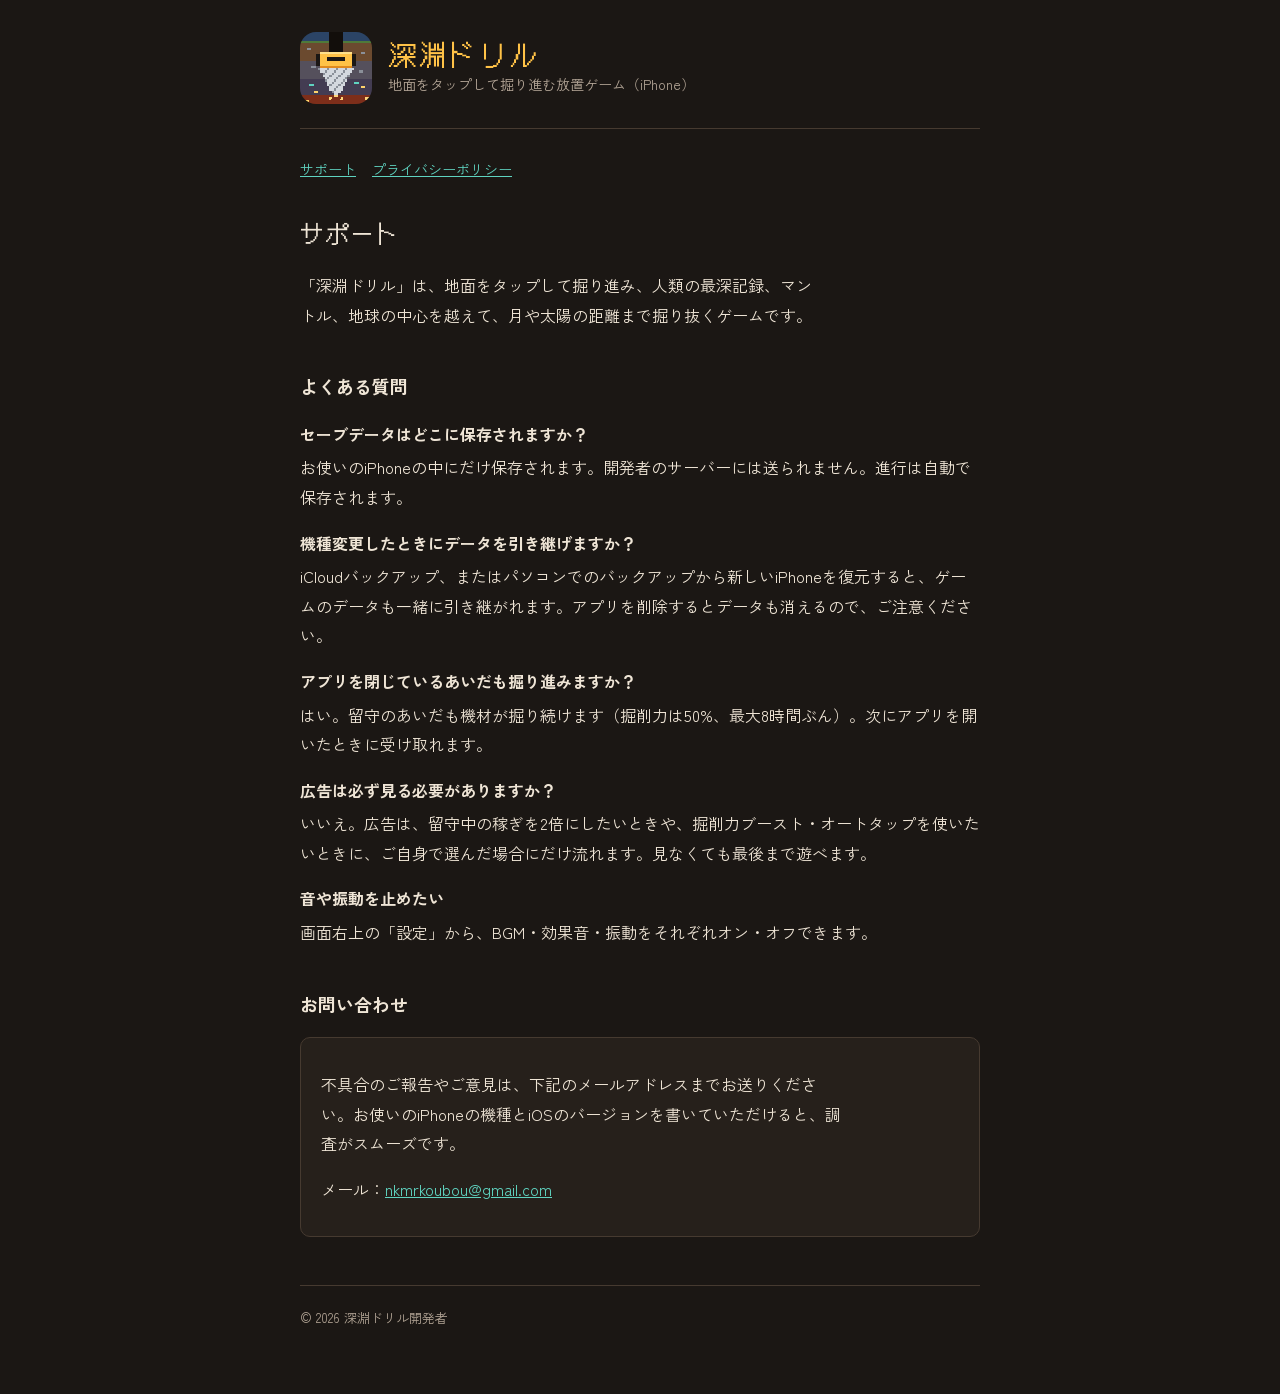
==== index.html @ 6820b99f "深淵ドリルのサポートページとプライバシーポリシー（nkmrkoubou.github.io から分ける） Co-Authored-By: Claude Opus 5.5 <noreply@anthro" ====
<!doctype html>
<html lang="ja">
<head>
<meta charset="utf-8">
<meta name="viewport" content="width=device-width, initial-scale=1">
<title>深淵ドリル サポート</title>
<meta name="description" content="iPhoneゲーム「深淵ドリル」のサポートページです。">
<link rel="preconnect" href="https://fonts.googleapis.com">
<link rel="preconnect" href="https://fonts.gstatic.com" crossorigin>
<link rel="stylesheet" href="https://fonts.googleapis.com/css2?family=DotGothic16&family=Zen+Kaku+Gothic+New:wght@400;700&display=swap">
<link rel="stylesheet" href="style.css">
</head>
<body>
<div class="wrap">
  <header>
    <img src="icon.png" alt="">
    <div>
      <div class="name">深淵ドリル</div>
      <div class="sub">地面をタップして掘り進む放置ゲーム（iPhone）</div>
    </div>
  </header>
  <nav>
    <a href="index.html">サポート</a>
    <a href="privacy.html">プライバシーポリシー</a>
  </nav>

  <h1>サポート</h1>
  <p>「深淵ドリル」は、地面をタップして掘り進み、人類の最深記録、マントル、地球の中心を越えて、月や太陽の距離まで掘り抜くゲームです。</p>

  <h2>よくある質問</h2>
  <dl>
    <dt>セーブデータはどこに保存されますか？</dt>
    <dd>お使いのiPhoneの中にだけ保存されます。開発者のサーバーには送られません。進行は自動で保存されます。</dd>

    <dt>機種変更したときにデータを引き継げますか？</dt>
    <dd>iCloudバックアップ、またはパソコンでのバックアップから新しいiPhoneを復元すると、ゲームのデータも一緒に引き継がれます。アプリを削除するとデータも消えるので、ご注意ください。</dd>

    <dt>アプリを閉じているあいだも掘り進みますか？</dt>
    <dd>はい。留守のあいだも機材が掘り続けます（掘削力は50%、最大8時間ぶん）。次にアプリを開いたときに受け取れます。</dd>

    <dt>広告は必ず見る必要がありますか？</dt>
    <dd>いいえ。広告は、留守中の稼ぎを2倍にしたいときや、掘削力ブースト・オートタップを使いたいときに、ご自身で選んだ場合にだけ流れます。見なくても最後まで遊べます。</dd>

    <dt>音や振動を止めたい</dt>
    <dd>画面右上の「設定」から、BGM・効果音・振動をそれぞれオン・オフできます。</dd>
  </dl>

  <h2>お問い合わせ</h2>
  <div class="card">
    <p>不具合のご報告やご意見は、下記のメールアドレスまでお送りください。お使いのiPhoneの機種とiOSのバージョンを書いていただけると、調査がスムーズです。</p>
    <p>メール：<a href="mailto:nkmrkoubou@gmail.com">nkmrkoubou@gmail.com</a></p>
  </div>

  <footer>© 2026 深淵ドリル開発者</footer>
</div>
</body>
</html>
---- style.css ----
/* Support site for 深淵ドリル. Same underground palette as the game. */
:root{
  --rock:#1b1714; --panel:#26201b; --line:#463a30; --lamp:#ffc247; --ore:#5fd3c0; --text:#efe5d6; --muted:#b3a596;
  --pixel:'DotGothic16','Osaka-Mono','MS Gothic',monospace;
  --body:'Zen Kaku Gothic New','Hiragino Sans','Yu Gothic',sans-serif;
  color-scheme:dark;
}
*{box-sizing:border-box}
body{margin:0;background:var(--rock);color:var(--text);font-family:var(--body);line-height:1.85;font-size:16px}
.wrap{max-width:720px;margin:0 auto;padding-inline:20px;padding-block:32px 64px}
header{display:flex;align-items:center;gap:16px;padding-bottom:24px;border-bottom:1px solid var(--line);margin-bottom:28px}
header img{width:72px;height:72px;border-radius:16px;image-rendering:pixelated}
header .name{font-family:var(--pixel);font-size:28px;color:var(--lamp);letter-spacing:.08em;line-height:1.2}
header .sub{color:var(--muted);font-size:14px}
nav{display:flex;flex-wrap:wrap;gap:8px 16px;margin-bottom:28px;font-size:14px}
a{color:var(--ore)}
h1{font-family:var(--pixel);font-weight:400;font-size:24px;letter-spacing:.04em;margin:0 0 8px;text-wrap:balance}
h2{font-size:18px;margin:36px 0 8px;padding-top:4px;text-wrap:balance}
p,li{max-width:65ch}
ul{padding-left:1.3em}
.meta{color:var(--muted);font-size:14px}
.card{background:var(--panel);border:1px solid var(--line);border-radius:10px;padding:16px 20px;margin:16px 0}
.todo{background:#4a2a14;color:#ffd9b0;padding:0 6px;border-radius:4px}
footer{margin-top:48px;padding-top:20px;border-top:1px solid var(--line);color:var(--muted);font-size:13px}
dt{font-weight:700;margin-top:16px}
dd{margin:4px 0 0}
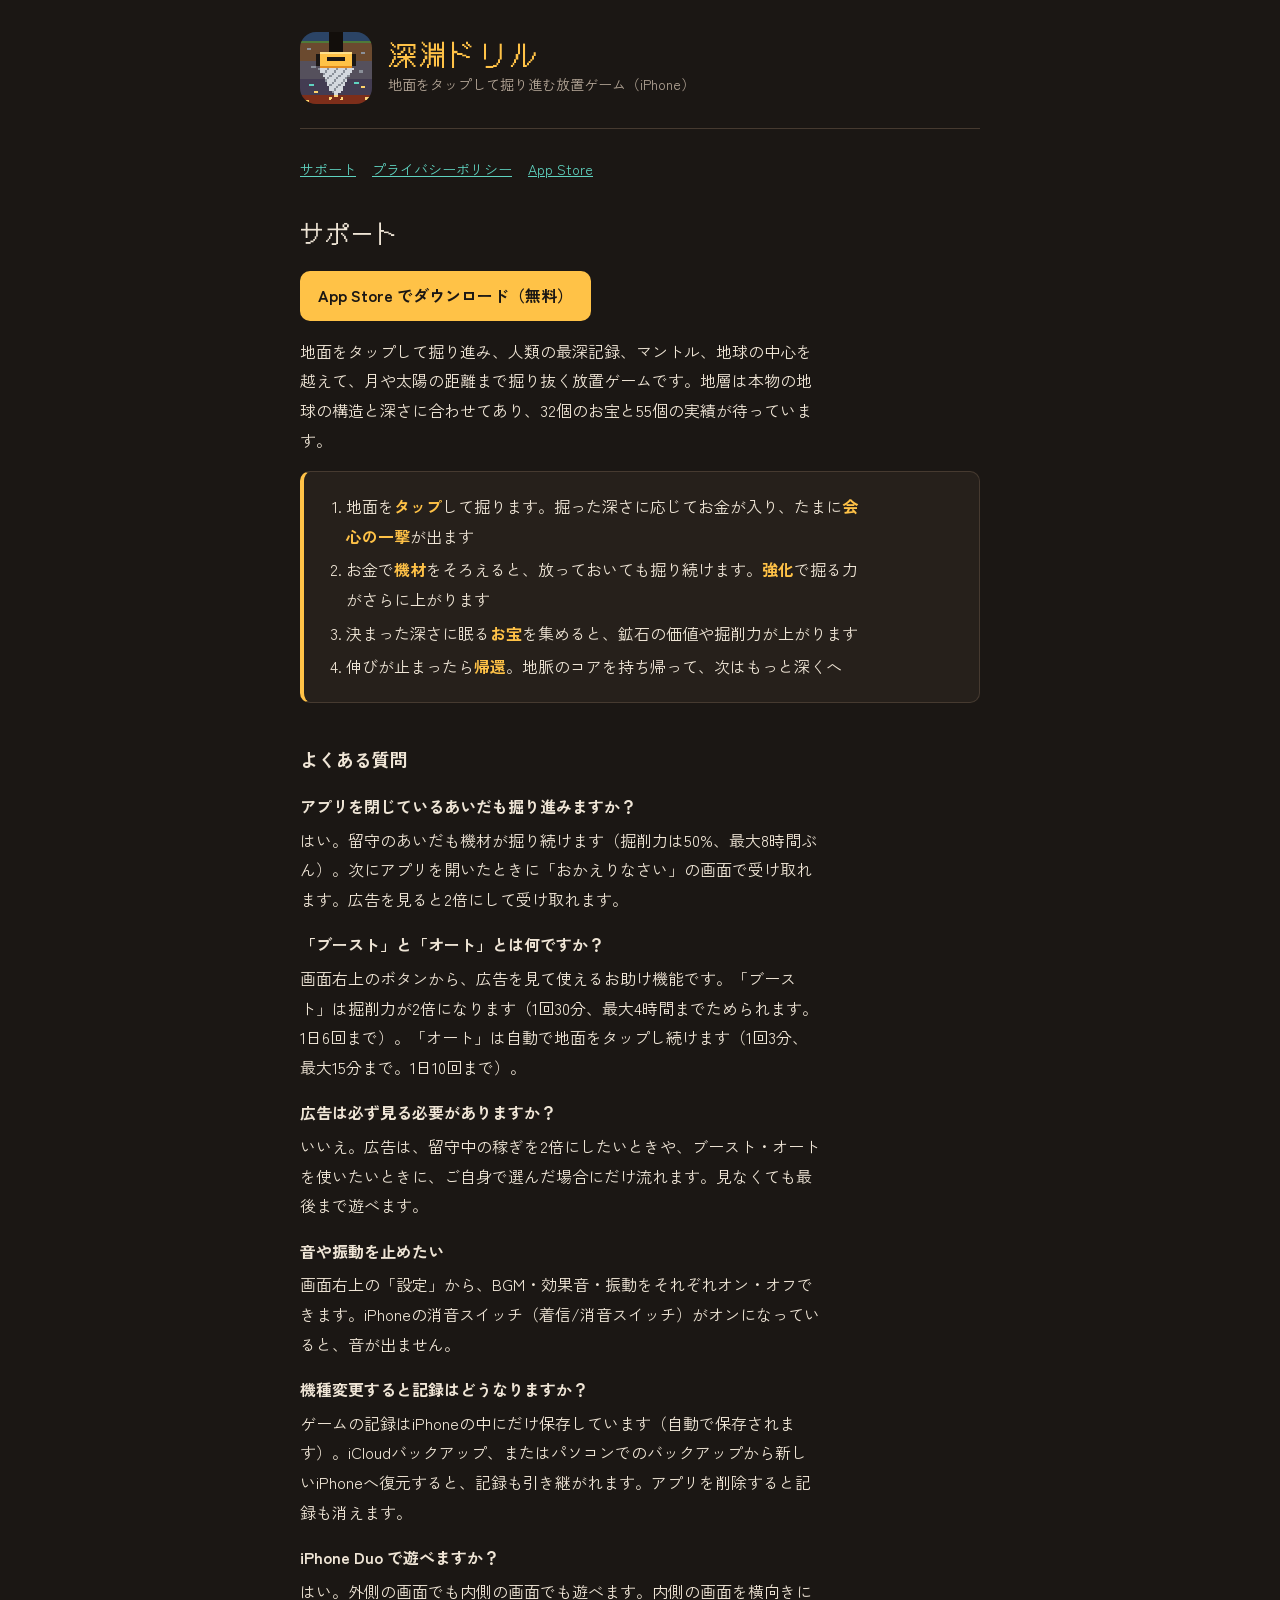
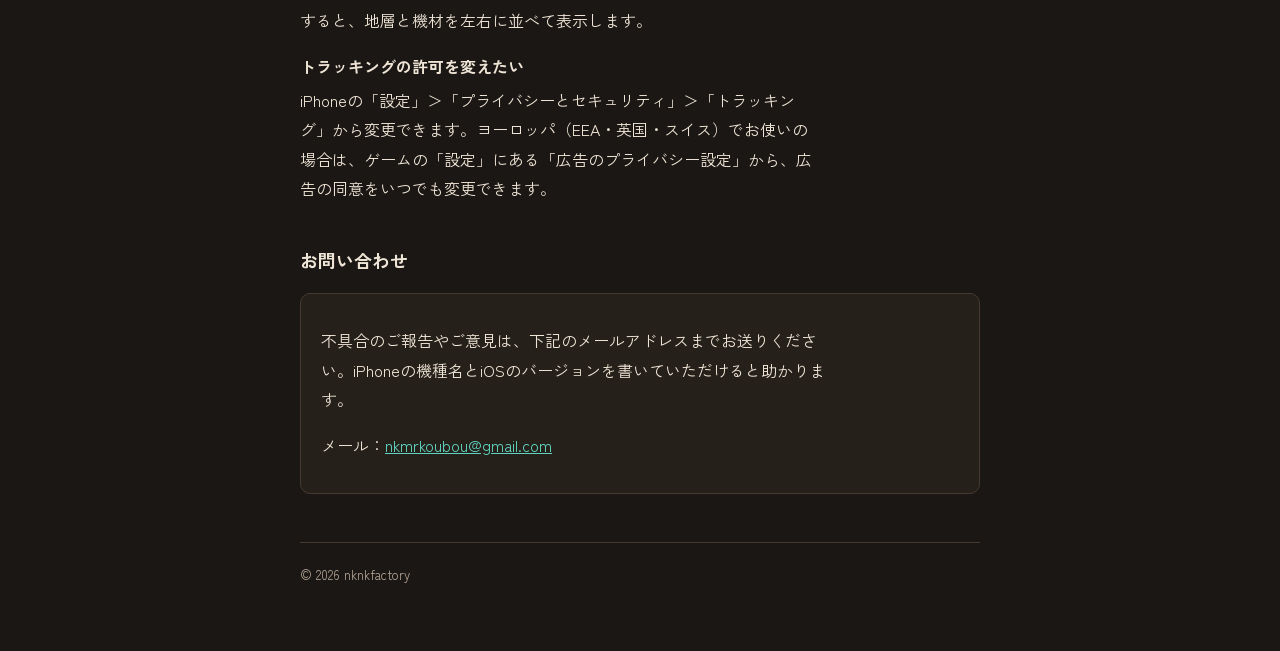
==== commit 773cadd3: "深淵ドリルのサポートページを、もくもくブロックと同じ作りにする（App Storeへのリンク・遊び方・よくある質問の追加） Co-Authored-By: Claude Opus 5.5 <norep" ====
--- a/index.html
+++ b/index.html
@@ -8,6 +8,7 @@
 <link rel="preconnect" href="https://fonts.googleapis.com">
 <link rel="preconnect" href="https://fonts.gstatic.com" crossorigin>
 <link rel="stylesheet" href="https://fonts.googleapis.com/css2?family=DotGothic16&family=Zen+Kaku+Gothic+New:wght@400;700&display=swap">
+<link rel="icon" href="icon.png">
 <link rel="stylesheet" href="style.css">
 </head>
 <body>
@@ -22,36 +23,51 @@
   <nav>
     <a href="index.html">サポート</a>
     <a href="privacy.html">プライバシーポリシー</a>
+    <a href="https://apps.apple.com/jp/app/id6818886680" target="_blank" rel="noopener">App Store</a>
   </nav>
 
   <h1>サポート</h1>
-  <p>「深淵ドリル」は、地面をタップして掘り進み、人類の最深記録、マントル、地球の中心を越えて、月や太陽の距離まで掘り抜くゲームです。</p>
+  <p><a class="store" href="https://apps.apple.com/jp/app/id6818886680" target="_blank" rel="noopener">App Store でダウンロード（無料）</a></p>
+  <p>地面をタップして掘り進み、人類の最深記録、マントル、地球の中心を越えて、月や太陽の距離まで掘り抜く放置ゲームです。地層は本物の地球の構造と深さに合わせてあり、32個のお宝と55個の実績が待っています。</p>
+
+  <ol class="howto">
+    <li>地面を<b>タップ</b>して掘ります。掘った深さに応じてお金が入り、たまに<b>会心の一撃</b>が出ます</li>
+    <li>お金で<b>機材</b>をそろえると、放っておいても掘り続けます。<b>強化</b>で掘る力がさらに上がります</li>
+    <li>決まった深さに眠る<b>お宝</b>を集めると、鉱石の価値や掘削力が上がります</li>
+    <li>伸びが止まったら<b>帰還</b>。地脈のコアを持ち帰って、次はもっと深くへ</li>
+  </ol>
 
   <h2>よくある質問</h2>
   <dl>
-    <dt>セーブデータはどこに保存されますか？</dt>
-    <dd>お使いのiPhoneの中にだけ保存されます。開発者のサーバーには送られません。進行は自動で保存されます。</dd>
+    <dt>アプリを閉じているあいだも掘り進みますか？</dt>
+    <dd>はい。留守のあいだも機材が掘り続けます（掘削力は50%、最大8時間ぶん）。次にアプリを開いたときに「おかえりなさい」の画面で受け取れます。広告を見ると2倍にして受け取れます。</dd>
 
-    <dt>機種変更したときにデータを引き継げますか？</dt>
-    <dd>iCloudバックアップ、またはパソコンでのバックアップから新しいiPhoneを復元すると、ゲームのデータも一緒に引き継がれます。アプリを削除するとデータも消えるので、ご注意ください。</dd>
-
-    <dt>アプリを閉じているあいだも掘り進みますか？</dt>
-    <dd>はい。留守のあいだも機材が掘り続けます（掘削力は50%、最大8時間ぶん）。次にアプリを開いたときに受け取れます。</dd>
+    <dt>「ブースト」と「オート」とは何ですか？</dt>
+    <dd>画面右上のボタンから、広告を見て使えるお助け機能です。「ブースト」は掘削力が2倍になります（1回30分、最大4時間までためられます。1日6回まで）。「オート」は自動で地面をタップし続けます（1回3分、最大15分まで。1日10回まで）。</dd>
 
     <dt>広告は必ず見る必要がありますか？</dt>
-    <dd>いいえ。広告は、留守中の稼ぎを2倍にしたいときや、掘削力ブースト・オートタップを使いたいときに、ご自身で選んだ場合にだけ流れます。見なくても最後まで遊べます。</dd>
+    <dd>いいえ。広告は、留守中の稼ぎを2倍にしたいときや、ブースト・オートを使いたいときに、ご自身で選んだ場合にだけ流れます。見なくても最後まで遊べます。</dd>
 
     <dt>音や振動を止めたい</dt>
-    <dd>画面右上の「設定」から、BGM・効果音・振動をそれぞれオン・オフできます。</dd>
+    <dd>画面右上の「設定」から、BGM・効果音・振動をそれぞれオン・オフできます。iPhoneの消音スイッチ（着信/消音スイッチ）がオンになっていると、音が出ません。</dd>
+
+    <dt>機種変更すると記録はどうなりますか？</dt>
+    <dd>ゲームの記録はiPhoneの中にだけ保存しています（自動で保存されます）。iCloudバックアップ、またはパソコンでのバックアップから新しいiPhoneへ復元すると、記録も引き継がれます。アプリを削除すると記録も消えます。</dd>
+
+    <dt>iPhone Duo で遊べますか？</dt>
+    <dd>はい。外側の画面でも内側の画面でも遊べます。内側の画面を横向きにすると、地層と機材を左右に並べて表示します。</dd>
+
+    <dt>トラッキングの許可を変えたい</dt>
+    <dd>iPhoneの「設定」＞「プライバシーとセキュリティ」＞「トラッキング」から変更できます。ヨーロッパ（EEA・英国・スイス）でお使いの場合は、ゲームの「設定」にある「広告のプライバシー設定」から、広告の同意をいつでも変更できます。</dd>
   </dl>
 
   <h2>お問い合わせ</h2>
   <div class="card">
-    <p>不具合のご報告やご意見は、下記のメールアドレスまでお送りください。お使いのiPhoneの機種とiOSのバージョンを書いていただけると、調査がスムーズです。</p>
+    <p>不具合のご報告やご意見は、下記のメールアドレスまでお送りください。iPhoneの機種名とiOSのバージョンを書いていただけると助かります。</p>
     <p>メール：<a href="mailto:nkmrkoubou@gmail.com">nkmrkoubou@gmail.com</a></p>
   </div>
 
-  <footer>© 2026 深淵ドリル開発者</footer>
+  <footer>© 2026 nknkfactory</footer>
 </div>
 </body>
 </html>
--- a/style.css
+++ b/style.css
@@ -16,10 +16,16 @@
 a{color:var(--ore)}
 h1{font-family:var(--pixel);font-weight:400;font-size:24px;letter-spacing:.04em;margin:0 0 8px;text-wrap:balance}
 h2{font-size:18px;margin:36px 0 8px;padding-top:4px;text-wrap:balance}
-p,li{max-width:65ch}
-ul{padding-left:1.3em}
+p,li,dd{max-width:65ch}
+ul,ol{padding-left:1.3em}
 .meta{color:var(--muted);font-size:14px}
 .card{background:var(--panel);border:1px solid var(--line);border-radius:10px;padding:16px 20px;margin:16px 0}
+.howto{background:var(--panel);border:1px solid var(--line);border-left:4px solid var(--lamp);border-radius:10px;padding:16px 20px 16px 2.6em;margin:16px 0}
+.howto li{margin:4px 0}
+.howto b{color:var(--lamp)}
+.store{display:inline-block;background:var(--lamp);color:var(--rock);text-decoration:none;font-weight:700;border-radius:10px;padding:10px 18px}
+.store:hover{opacity:.9}
+a:focus-visible{outline:3px solid var(--lamp);outline-offset:2px;border-radius:4px}
 .todo{background:#4a2a14;color:#ffd9b0;padding:0 6px;border-radius:4px}
 footer{margin-top:48px;padding-top:20px;border-top:1px solid var(--line);color:var(--muted);font-size:13px}
 dt{font-weight:700;margin-top:16px}
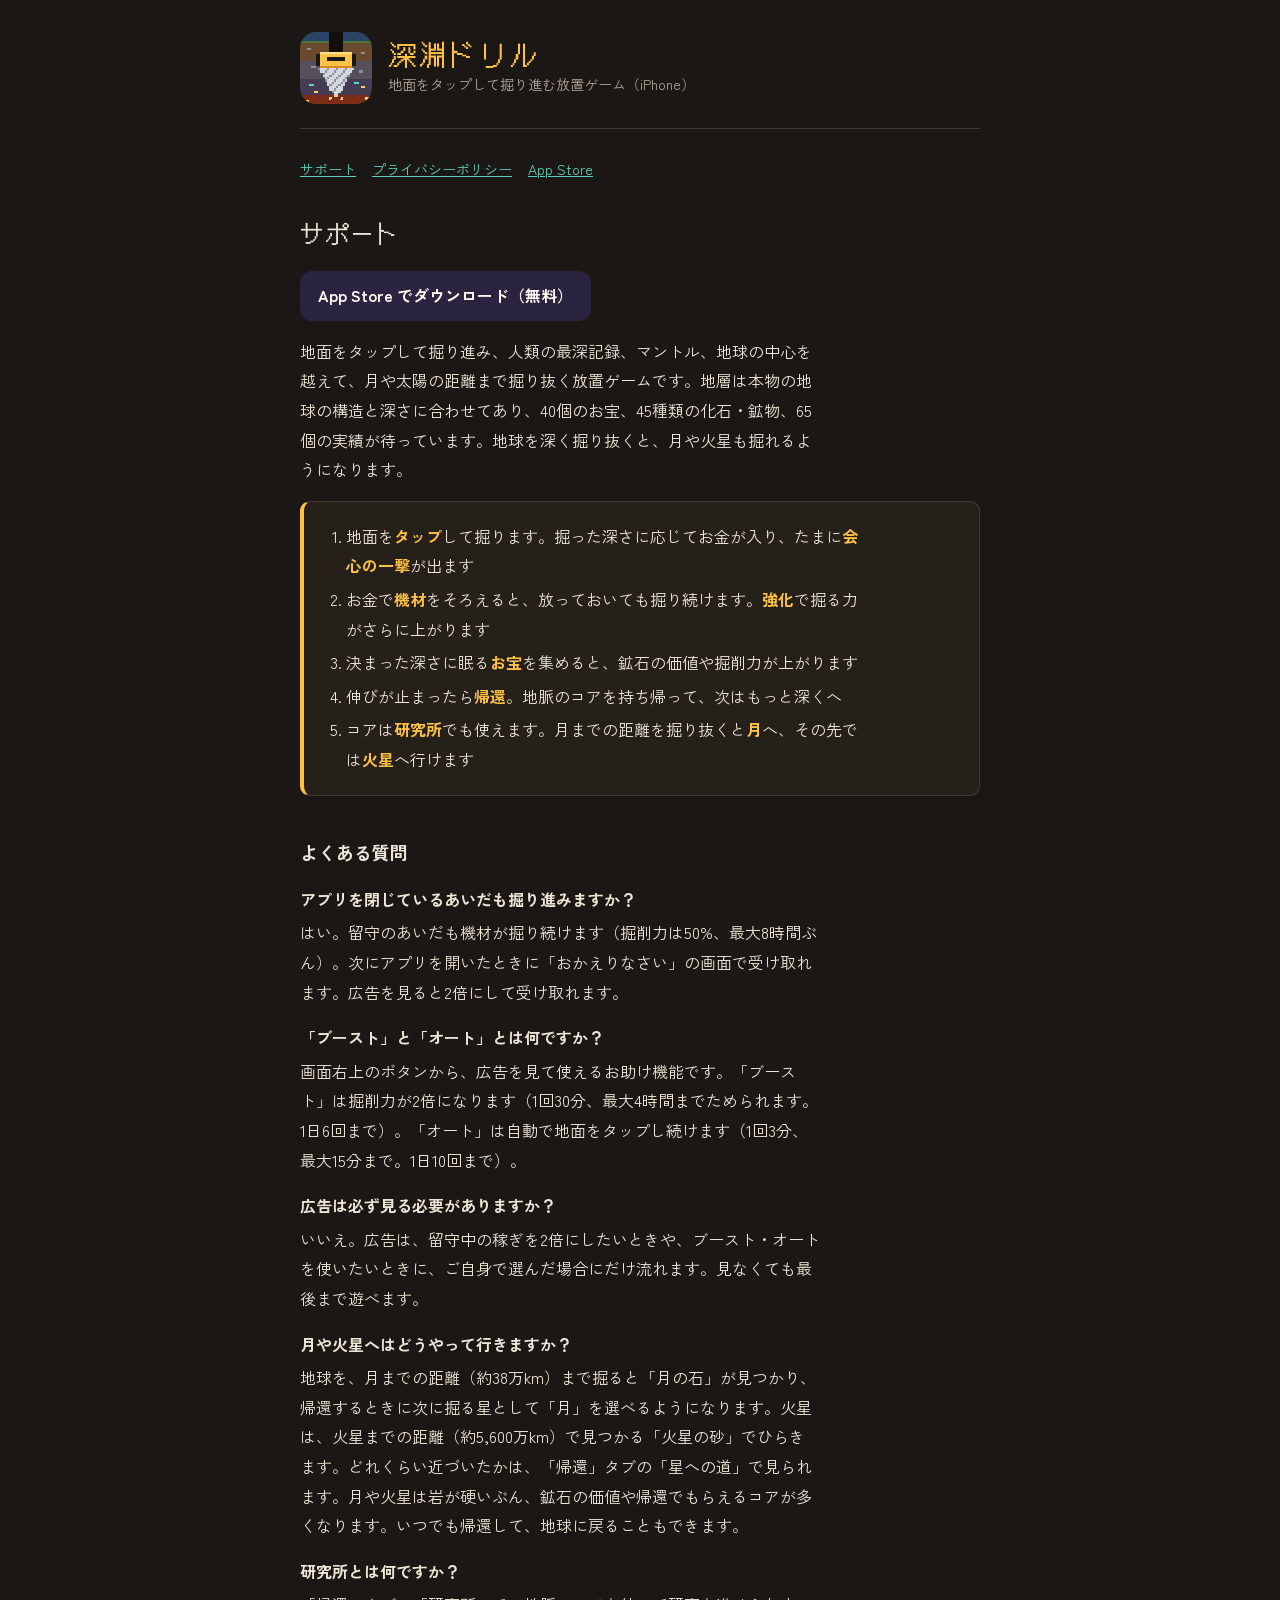
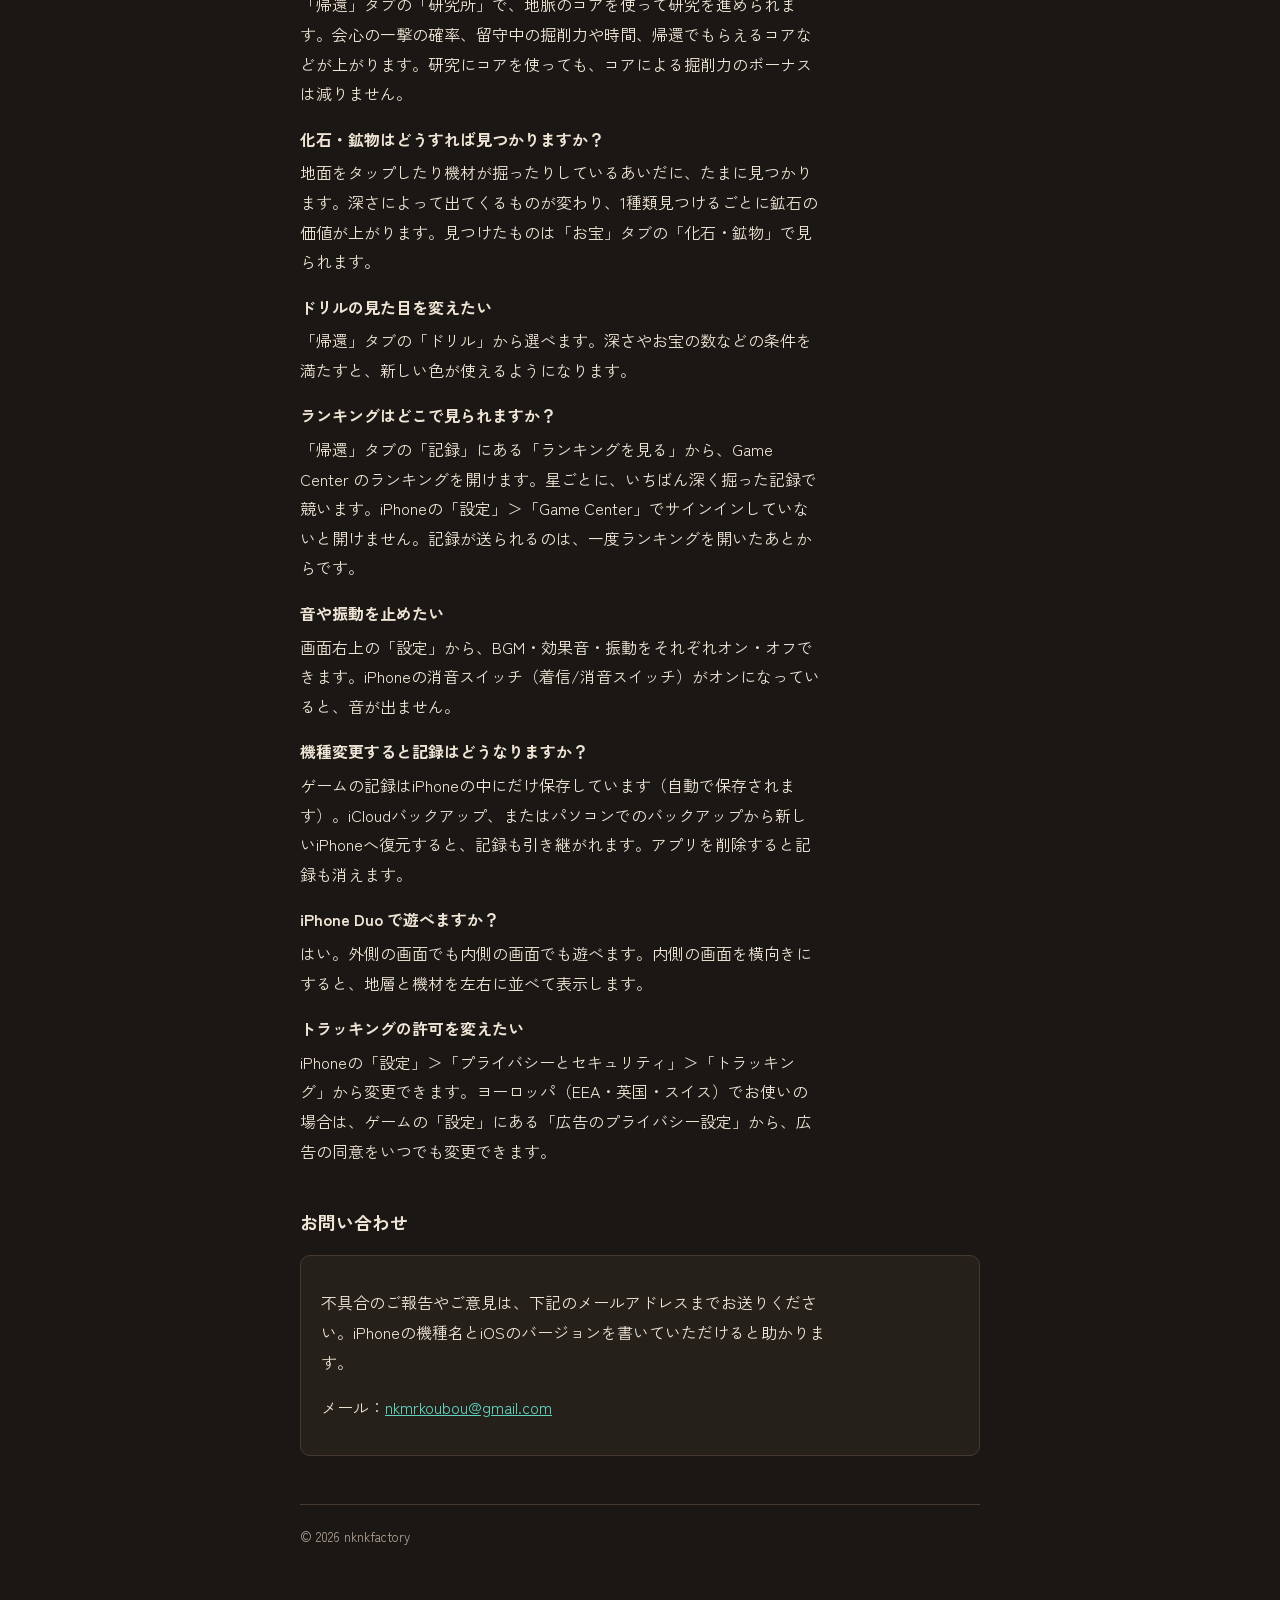
==== commit f0ad644d: "深淵ドリル1.1.0（月と火星・研究所・化石・ランキング）の説明とGame Centerのプライバシーの項を追加" ====
--- a/index.html
+++ b/index.html
@@ -28,13 +28,14 @@
 
   <h1>サポート</h1>
   <p><a class="store" href="https://apps.apple.com/jp/app/id6818886680" target="_blank" rel="noopener">App Store でダウンロード（無料）</a></p>
-  <p>地面をタップして掘り進み、人類の最深記録、マントル、地球の中心を越えて、月や太陽の距離まで掘り抜く放置ゲームです。地層は本物の地球の構造と深さに合わせてあり、32個のお宝と55個の実績が待っています。</p>
+  <p>地面をタップして掘り進み、人類の最深記録、マントル、地球の中心を越えて、月や太陽の距離まで掘り抜く放置ゲームです。地層は本物の地球の構造と深さに合わせてあり、40個のお宝、45種類の化石・鉱物、65個の実績が待っています。地球を深く掘り抜くと、月や火星も掘れるようになります。</p>
 
   <ol class="howto">
     <li>地面を<b>タップ</b>して掘ります。掘った深さに応じてお金が入り、たまに<b>会心の一撃</b>が出ます</li>
     <li>お金で<b>機材</b>をそろえると、放っておいても掘り続けます。<b>強化</b>で掘る力がさらに上がります</li>
     <li>決まった深さに眠る<b>お宝</b>を集めると、鉱石の価値や掘削力が上がります</li>
     <li>伸びが止まったら<b>帰還</b>。地脈のコアを持ち帰って、次はもっと深くへ</li>
+    <li>コアは<b>研究所</b>でも使えます。月までの距離を掘り抜くと<b>月</b>へ、その先では<b>火星</b>へ行けます</li>
   </ol>
 
   <h2>よくある質問</h2>
@@ -47,6 +48,21 @@
 
     <dt>広告は必ず見る必要がありますか？</dt>
     <dd>いいえ。広告は、留守中の稼ぎを2倍にしたいときや、ブースト・オートを使いたいときに、ご自身で選んだ場合にだけ流れます。見なくても最後まで遊べます。</dd>
+
+    <dt>月や火星へはどうやって行きますか？</dt>
+    <dd>地球を、月までの距離（約38万km）まで掘ると「月の石」が見つかり、帰還するときに次に掘る星として「月」を選べるようになります。火星は、火星までの距離（約5,600万km）で見つかる「火星の砂」でひらきます。どれくらい近づいたかは、「帰還」タブの「星への道」で見られます。月や火星は岩が硬いぶん、鉱石の価値や帰還でもらえるコアが多くなります。いつでも帰還して、地球に戻ることもできます。</dd>
+
+    <dt>研究所とは何ですか？</dt>
+    <dd>「帰還」タブの「研究所」で、地脈のコアを使って研究を進められます。会心の一撃の確率、留守中の掘削力や時間、帰還でもらえるコアなどが上がります。研究にコアを使っても、コアによる掘削力のボーナスは減りません。</dd>
+
+    <dt>化石・鉱物はどうすれば見つかりますか？</dt>
+    <dd>地面をタップしたり機材が掘ったりしているあいだに、たまに見つかります。深さによって出てくるものが変わり、1種類見つけるごとに鉱石の価値が上がります。見つけたものは「お宝」タブの「化石・鉱物」で見られます。</dd>
+
+    <dt>ドリルの見た目を変えたい</dt>
+    <dd>「帰還」タブの「ドリル」から選べます。深さやお宝の数などの条件を満たすと、新しい色が使えるようになります。</dd>
+
+    <dt>ランキングはどこで見られますか？</dt>
+    <dd>「帰還」タブの「記録」にある「ランキングを見る」から、Game Center のランキングを開けます。星ごとに、いちばん深く掘った記録で競います。iPhoneの「設定」＞「Game Center」でサインインしていないと開けません。記録が送られるのは、一度ランキングを開いたあとからです。</dd>
 
     <dt>音や振動を止めたい</dt>
     <dd>画面右上の「設定」から、BGM・効果音・振動をそれぞれオン・オフできます。iPhoneの消音スイッチ（着信/消音スイッチ）がオンになっていると、音が出ません。</dd>
--- a/style.css
+++ b/style.css
@@ -23,7 +23,7 @@
 .howto{background:var(--panel);border:1px solid var(--line);border-left:4px solid var(--lamp);border-radius:10px;padding:16px 20px 16px 2.6em;margin:16px 0}
 .howto li{margin:4px 0}
 .howto b{color:var(--lamp)}
-.store{display:inline-block;background:var(--lamp);color:var(--rock);text-decoration:none;font-weight:700;border-radius:10px;padding:10px 18px}
+.store{display:inline-block;background:#2b2440;color:#fffaf3;text-decoration:none;font-weight:700;border-radius:12px;padding:10px 18px}
 .store:hover{opacity:.9}
 a:focus-visible{outline:3px solid var(--lamp);outline-offset:2px;border-radius:4px}
 .todo{background:#4a2a14;color:#ffd9b0;padding:0 6px;border-radius:4px}
